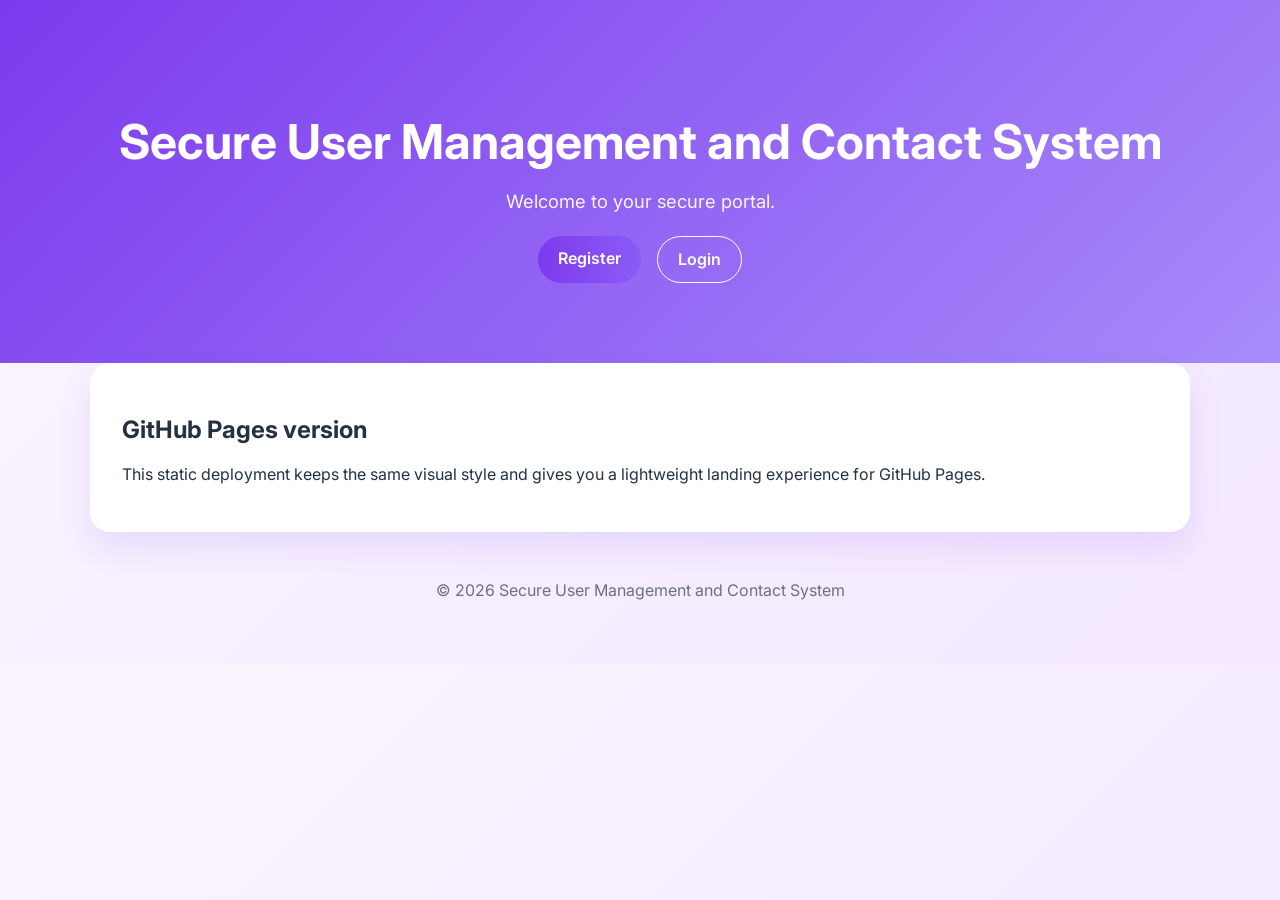
==== docs/index.html @ 783204fd "Create GitHub Pages static site" ====
<!DOCTYPE html>
<html lang="en">
<head>
    <meta charset="UTF-8">
    <meta name="viewport" content="width=device-width, initial-scale=1.0">
    <title>Secure User Management and Contact System</title>
    <link rel="preconnect" href="https://fonts.googleapis.com">
    <link rel="preconnect" href="https://fonts.gstatic.com" crossorigin>
    <link href="https://fonts.googleapis.com/css2?family=Inter:wght@300;400;500;600;700&display=swap" rel="stylesheet">
    <link rel="stylesheet" href="assets/css/style.css">
</head>
<body>
    <header class="hero-section">
        <div class="container">
            <h1>Secure User Management and Contact System</h1>
            <p class="lead">Welcome to your secure portal.</p>
            <div class="button-row">
                <a href="register.html" class="btn btn-primary">Register</a>
                <a href="login.html" class="btn btn-outline-primary">Login</a>
            </div>
        </div>
    </header>

    <main class="container py-5">
        <section class="card">
            <div class="card-body">
                <h2>GitHub Pages version</h2>
                <p>This static deployment keeps the same visual style and gives you a lightweight landing experience for GitHub Pages.</p>
            </div>
        </section>
    </main>

    <footer class="footer">
        <div class="container">
            <p>© 2026 Secure User Management and Contact System</p>
        </div>
    </footer>
</body>
</html>
---- docs/assets/css/style.css ----
:root {
    color-scheme: light;
}

* {
    box-sizing: border-box;
}

body {
    margin: 0;
    font-family: 'Inter', sans-serif;
    background: linear-gradient(135deg, #faf5ff 0%, #f3e8ff 100%);
    color: #233142;
}

.container {
    width: min(1100px, calc(100% - 2rem));
    margin: 0 auto;
}

.hero-section {
    padding: 5rem 0;
    background: linear-gradient(135deg, #7c3aed 0%, #a78bfa 100%);
    color: white;
    text-align: center;
}

.hero-section h1 {
    font-size: clamp(2rem, 4vw, 3rem);
    margin-bottom: 1rem;
}

.lead {
    font-size: 1.15rem;
    opacity: 0.95;
}

.button-row {
    display: flex;
    justify-content: center;
    gap: 1rem;
    flex-wrap: wrap;
    margin-top: 1.5rem;
}

.btn {
    display: inline-block;
    padding: 0.8rem 1.25rem;
    border-radius: 999px;
    text-decoration: none;
    font-weight: 600;
    transition: transform 0.2s ease, box-shadow 0.2s ease;
}

.btn:hover {
    transform: translateY(-1px);
}

.btn-primary {
    background: linear-gradient(90deg, #7c3aed 0%, #8b5cf6 100%);
    color: white;
}

.btn-outline-primary {
    color: white;
    border: 1px solid white;
}

.card {
    background: white;
    border-radius: 1.25rem;
    box-shadow: 0 1rem 2rem rgba(124, 58, 237, 0.12);
    overflow: hidden;
}

.card-body {
    padding: 2rem;
}

.card-form {
    max-width: 520px;
    margin: 2rem auto;
}

form {
    display: flex;
    flex-direction: column;
    gap: 0.75rem;
}

label {
    font-weight: 600;
}

input {
    padding: 0.8rem 0.95rem;
    border: 1px solid #d8c9f6;
    border-radius: 0.75rem;
    font: inherit;
}

.footer {
    padding: 2rem 0 3rem;
    text-align: center;
    color: #6b7280;
}
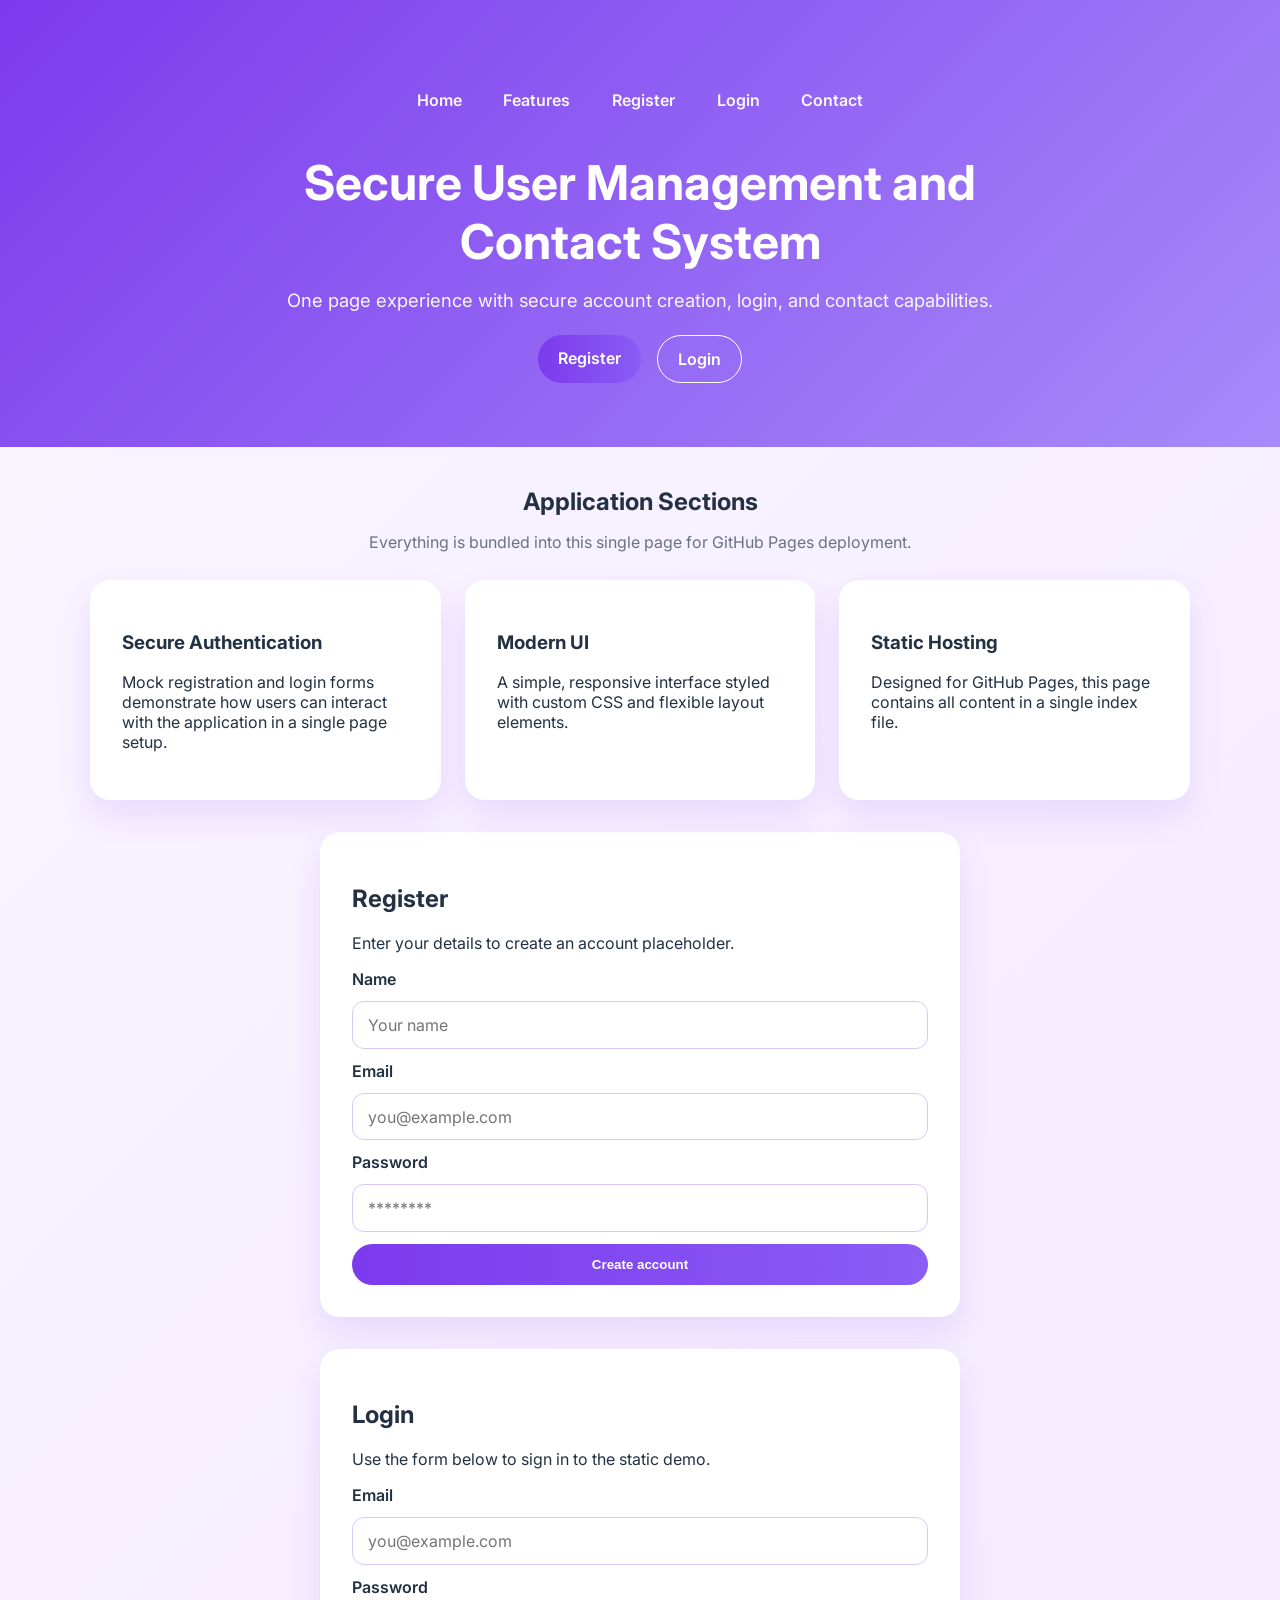
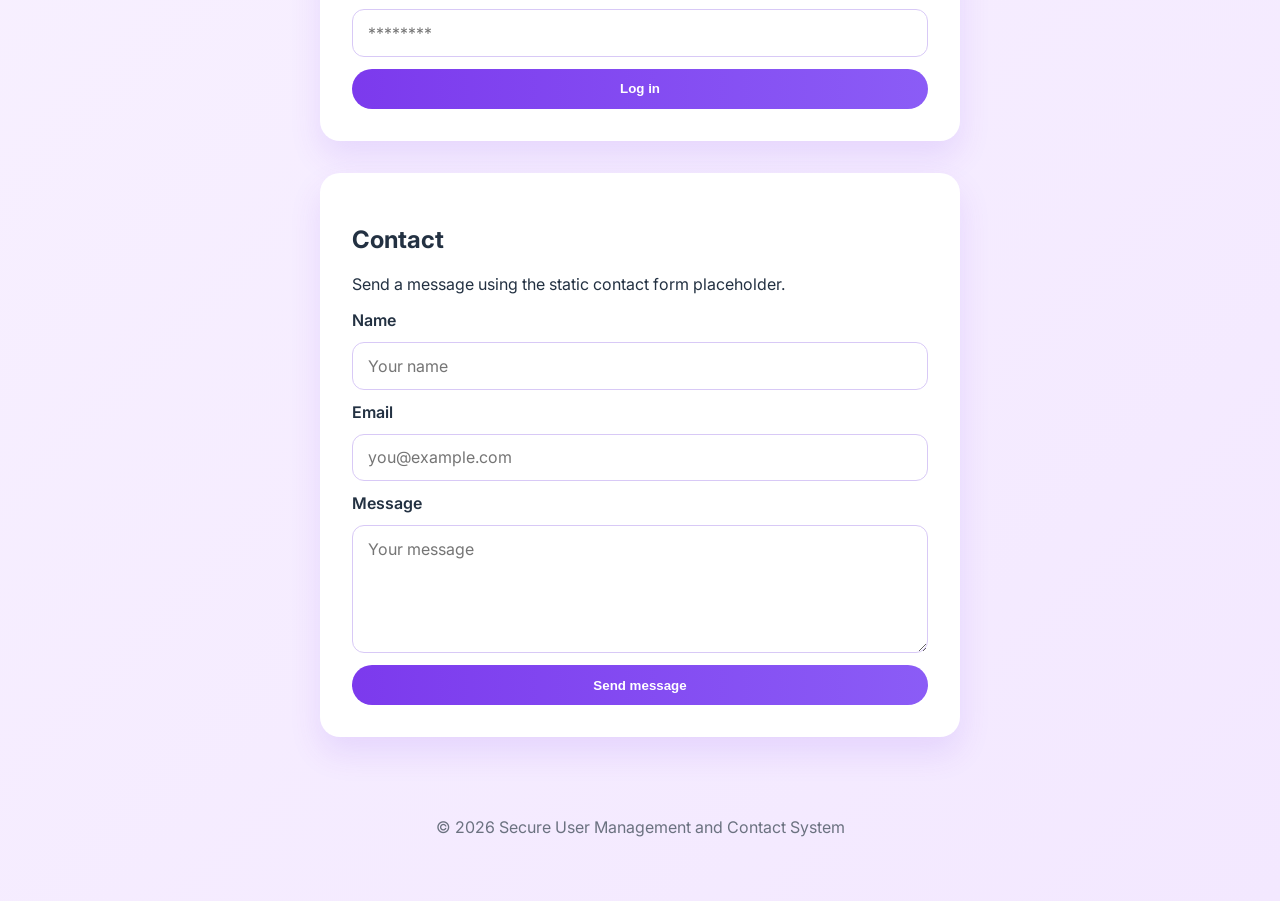
==== commit 0087936c: "Merge all site sections into single index page" ====
--- a/docs/index.html
+++ b/docs/index.html
@@ -10,22 +10,97 @@
     <link rel="stylesheet" href="assets/css/style.css">
 </head>
 <body>
-    <header class="hero-section">
+    <header class="hero-section" id="home">
         <div class="container">
-            <h1>Secure User Management and Contact System</h1>
-            <p class="lead">Welcome to your secure portal.</p>
-            <div class="button-row">
-                <a href="register.html" class="btn btn-primary">Register</a>
-                <a href="login.html" class="btn btn-outline-primary">Login</a>
+            <nav class="site-nav">
+                <a href="#home">Home</a>
+                <a href="#features">Features</a>
+                <a href="#register">Register</a>
+                <a href="#login">Login</a>
+                <a href="#contact">Contact</a>
+            </nav>
+            <div class="hero-content">
+                <h1>Secure User Management and Contact System</h1>
+                <p class="lead">One page experience with secure account creation, login, and contact capabilities.</p>
+                <div class="button-row">
+                    <a href="#register" class="btn btn-primary">Register</a>
+                    <a href="#login" class="btn btn-outline-primary">Login</a>
+                </div>
             </div>
         </div>
     </header>
 
     <main class="container py-5">
-        <section class="card">
+        <section id="features" class="section">
+            <div class="section-title">
+                <h2>Application Sections</h2>
+                <p class="text-muted">Everything is bundled into this single page for GitHub Pages deployment.</p>
+            </div>
+            <div class="grid-3 gap-4">
+                <div class="card">
+                    <div class="card-body">
+                        <h3>Secure Authentication</h3>
+                        <p>Mock registration and login forms demonstrate how users can interact with the application in a single page setup.</p>
+                    </div>
+                </div>
+                <div class="card">
+                    <div class="card-body">
+                        <h3>Modern UI</h3>
+                        <p>A simple, responsive interface styled with custom CSS and flexible layout elements.</p>
+                    </div>
+                </div>
+                <div class="card">
+                    <div class="card-body">
+                        <h3>Static Hosting</h3>
+                        <p>Designed for GitHub Pages, this page contains all content in a single index file.</p>
+                    </div>
+                </div>
+            </div>
+        </section>
+
+        <section id="register" class="section card card-form">
             <div class="card-body">
-                <h2>GitHub Pages version</h2>
-                <p>This static deployment keeps the same visual style and gives you a lightweight landing experience for GitHub Pages.</p>
+                <h2>Register</h2>
+                <p>Enter your details to create an account placeholder.</p>
+                <form>
+                    <label for="name">Name</label>
+                    <input id="name" type="text" placeholder="Your name">
+                    <label for="email-register">Email</label>
+                    <input id="email-register" type="email" placeholder="you@example.com">
+                    <label for="password-register">Password</label>
+                    <input id="password-register" type="password" placeholder="********">
+                    <button type="submit" class="btn btn-primary">Create account</button>
+                </form>
+            </div>
+        </section>
+
+        <section id="login" class="section card card-form">
+            <div class="card-body">
+                <h2>Login</h2>
+                <p>Use the form below to sign in to the static demo.</p>
+                <form>
+                    <label for="email-login">Email</label>
+                    <input id="email-login" type="email" placeholder="you@example.com">
+                    <label for="password-login">Password</label>
+                    <input id="password-login" type="password" placeholder="********">
+                    <button type="submit" class="btn btn-primary">Log in</button>
+                </form>
+            </div>
+        </section>
+
+        <section id="contact" class="section card card-form">
+            <div class="card-body">
+                <h2>Contact</h2>
+                <p>Send a message using the static contact form placeholder.</p>
+                <form>
+                    <label for="contact-name">Name</label>
+                    <input id="contact-name" type="text" placeholder="Your name">
+                    <label for="contact-email">Email</label>
+                    <input id="contact-email" type="email" placeholder="you@example.com">
+                    <label for="contact-message">Message</label>
+                    <textarea id="contact-message" rows="5" placeholder="Your message"></textarea>
+                    <button type="submit" class="btn btn-primary">Send message</button>
+                </form>
             </div>
         </section>
     </main>
--- a/docs/assets/css/style.css
+++ b/docs/assets/css/style.css
@@ -18,11 +18,38 @@
     margin: 0 auto;
 }
 
+.site-nav {
+    display: flex;
+    flex-wrap: wrap;
+    justify-content: center;
+    gap: 1rem;
+    margin-bottom: 2rem;
+    font-weight: 600;
+}
+
+.site-nav a {
+    color: rgba(255, 255, 255, 0.95);
+    text-decoration: none;
+    padding: 0.65rem 0.8rem;
+    border-radius: 999px;
+    transition: background 0.2s ease;
+}
+
+.site-nav a:hover,
+.site-nav a:focus {
+    background: rgba(255, 255, 255, 0.12);
+}
+
 .hero-section {
-    padding: 5rem 0;
+    padding: 5rem 0 4rem;
     background: linear-gradient(135deg, #7c3aed 0%, #a78bfa 100%);
     color: white;
     text-align: center;
+}
+
+.hero-content {
+    max-width: 760px;
+    margin: 0 auto;
 }
 
 .hero-section h1 {
@@ -33,6 +60,7 @@
 .lead {
     font-size: 1.15rem;
     opacity: 0.95;
+    margin-bottom: 1.5rem;
 }
 
 .button-row {
@@ -59,11 +87,35 @@
 .btn-primary {
     background: linear-gradient(90deg, #7c3aed 0%, #8b5cf6 100%);
     color: white;
+    border: none;
 }
 
 .btn-outline-primary {
     color: white;
     border: 1px solid white;
+}
+
+.section {
+    margin-top: 2.5rem;
+}
+
+.section-title {
+    text-align: center;
+    margin-bottom: 1.75rem;
+}
+
+.section-title h2 {
+    margin-bottom: 0.5rem;
+}
+
+.text-muted {
+    color: #6b7280;
+}
+
+.grid-3 {
+    display: grid;
+    grid-template-columns: repeat(auto-fit, minmax(240px, 1fr));
+    gap: 1.5rem;
 }
 
 .card {
@@ -78,7 +130,7 @@
 }
 
 .card-form {
-    max-width: 520px;
+    max-width: 640px;
     margin: 2rem auto;
 }
 
@@ -92,11 +144,16 @@
     font-weight: 600;
 }
 
-input {
+input,
+textarea {
     padding: 0.8rem 0.95rem;
     border: 1px solid #d8c9f6;
     border-radius: 0.75rem;
     font: inherit;
+}
+
+textarea {
+    resize: vertical;
 }
 
 .footer {
@@ -104,3 +161,9 @@
     text-align: center;
     color: #6b7280;
 }
+
+@media (max-width: 640px) {
+    .site-nav {
+        gap: 0.5rem;
+    }
+}
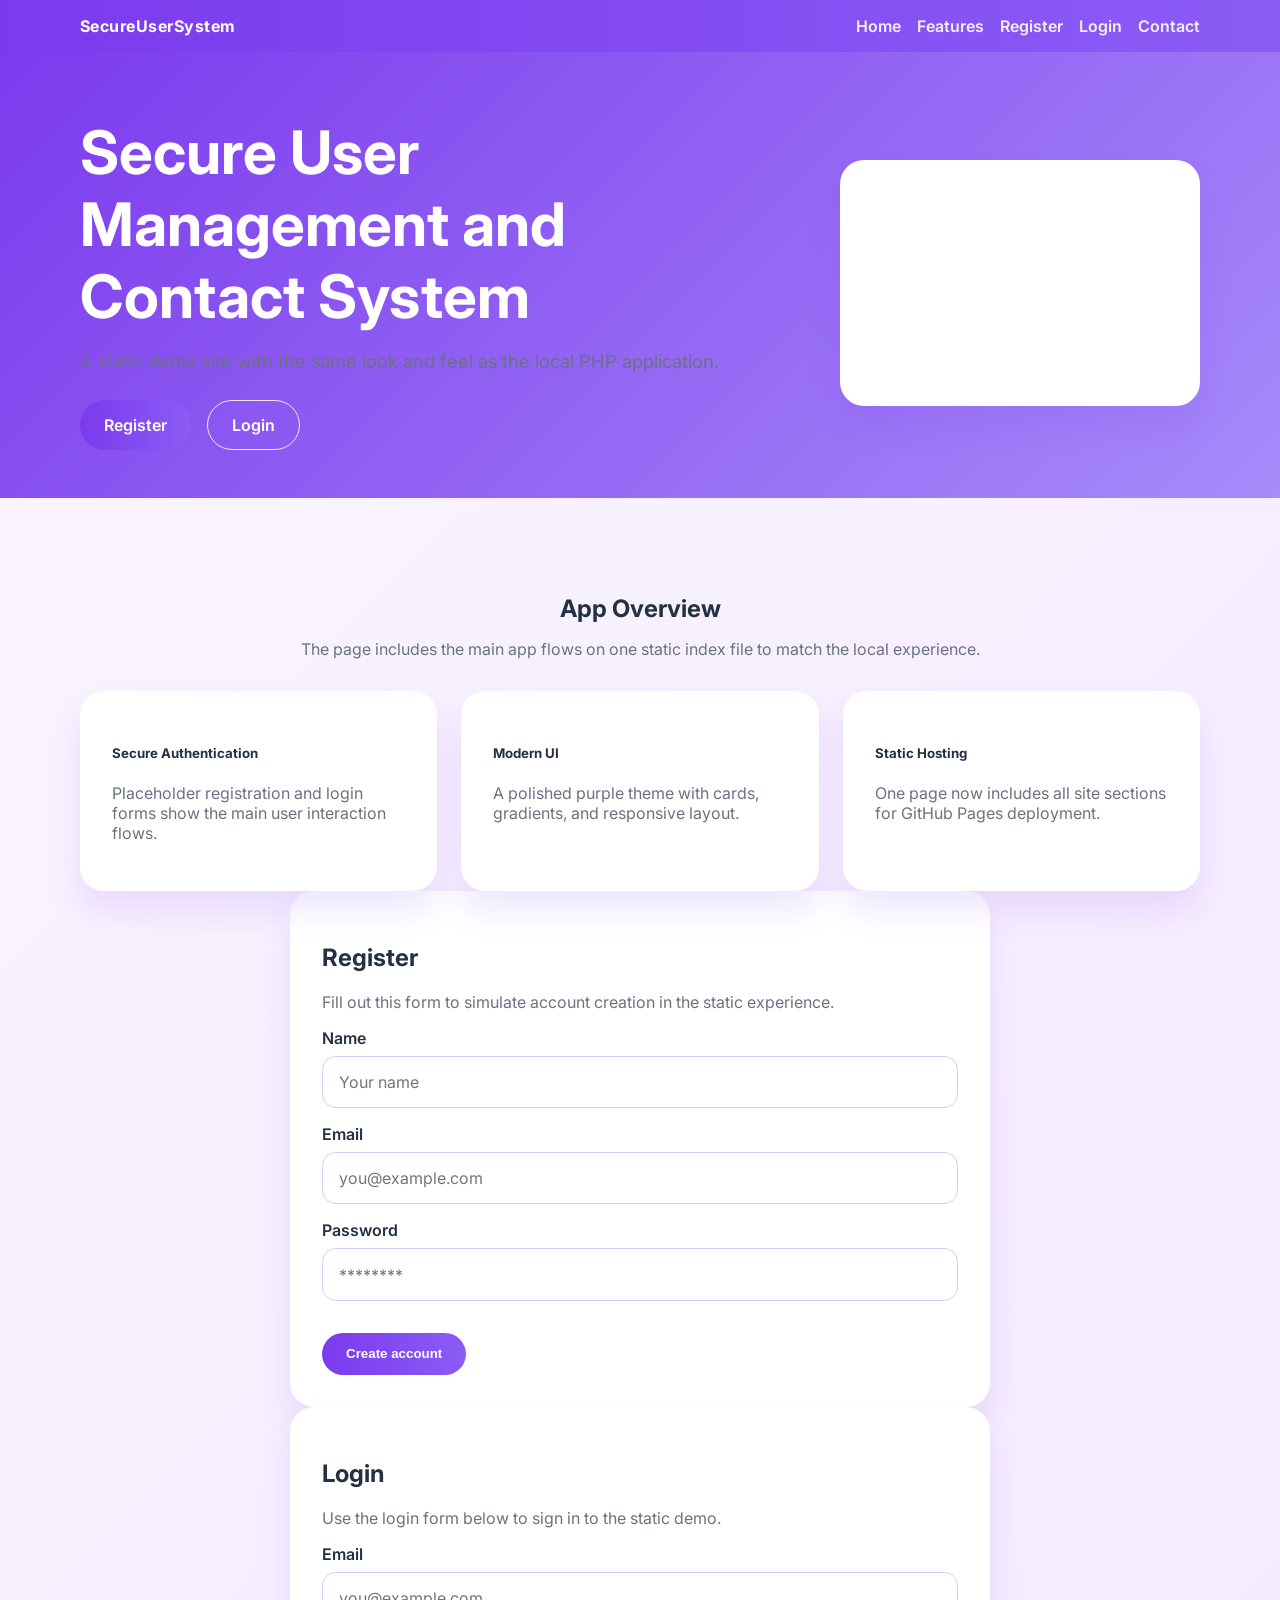
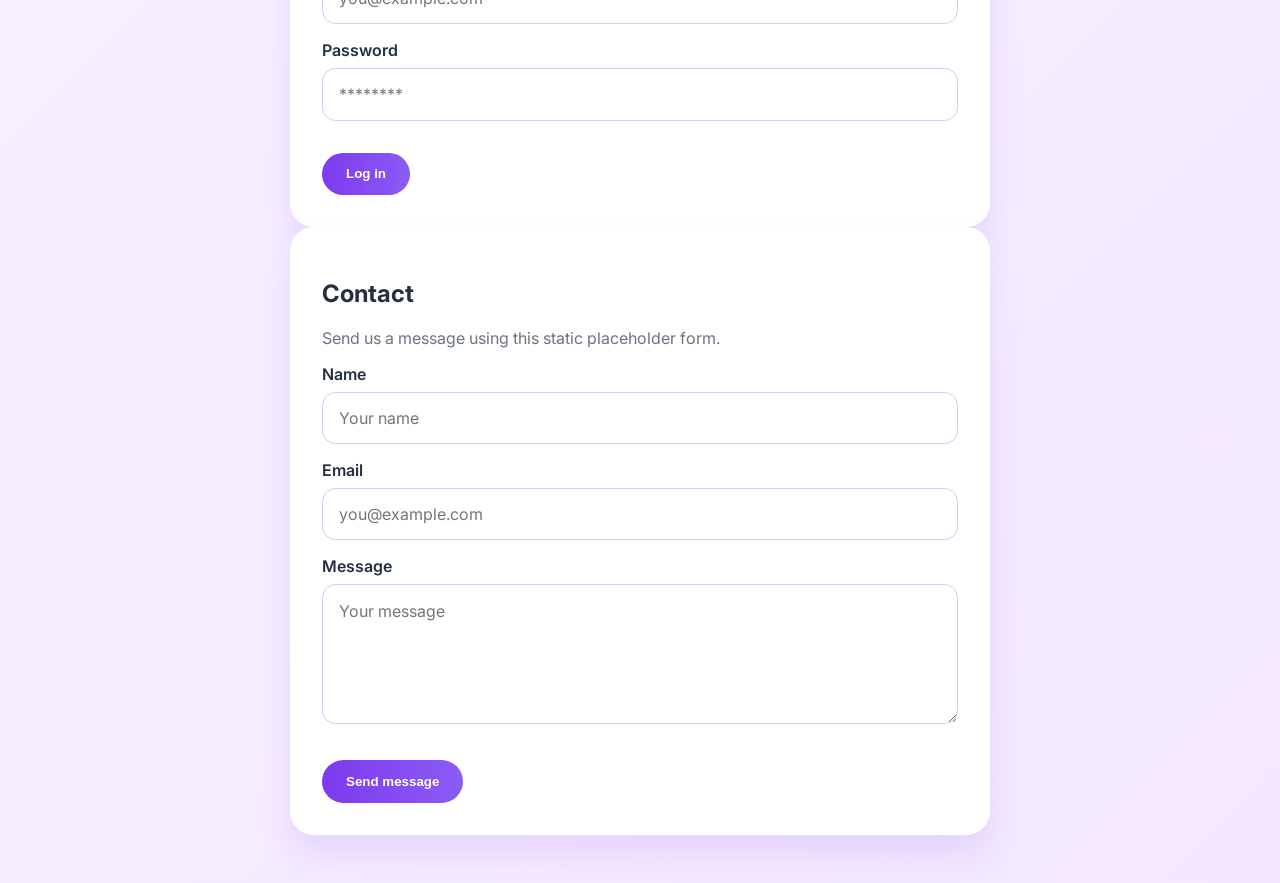
==== commit 4fb68101: "Improve GitHub Pages site design to match local app appearance" ====
--- a/docs/index.html
+++ b/docs/index.html
@@ -1,4 +1,4 @@
-<!DOCTYPE html>
+﻿<!DOCTYPE html>
 <html lang="en">
 <head>
     <meta charset="UTF-8">
@@ -10,21 +10,38 @@
     <link rel="stylesheet" href="assets/css/style.css">
 </head>
 <body>
-    <header class="hero-section" id="home">
-        <div class="container">
-            <nav class="site-nav">
+    <div class="navbar">
+        <div class="container nav-inner">
+            <a class="brand" href="#home">SecureUserSystem</a>
+            <div class="nav-links">
                 <a href="#home">Home</a>
                 <a href="#features">Features</a>
                 <a href="#register">Register</a>
                 <a href="#login">Login</a>
                 <a href="#contact">Contact</a>
-            </nav>
-            <div class="hero-content">
-                <h1>Secure User Management and Contact System</h1>
-                <p class="lead">One page experience with secure account creation, login, and contact capabilities.</p>
+            </div>
+        </div>
+    </div>
+
+    <header class="hero-section" id="home">
+        <div class="container hero-inner">
+            <div class="hero-copy">
+                <h1 class="display-5 fw-bold">Secure User Management and Contact System</h1>
+                <p class="lead text-muted">A static demo site with the same look and feel as the local PHP application.</p>
                 <div class="button-row">
-                    <a href="#register" class="btn btn-primary">Register</a>
-                    <a href="#login" class="btn btn-outline-primary">Login</a>
+                    <a href="#register" class="btn btn-primary btn-lg">Register</a>
+                    <a href="#login" class="btn btn-outline-primary btn-lg">Login</a>
+                </div>
+            </div>
+            <div class="hero-card card shadow-sm rounded-4">
+                <div class="card-body p-4">
+                    <h5 class="fw-bold">Live from GitHub Pages</h5>
+                    <ul class="mb-0 feature-list">
+                        <li>Secure registration placeholder</li>
+                        <li>Login form placeholder</li>
+                        <li>Contact section</li>
+                        <li>Responsive static hosting</li>
+                    </ul>
                 </div>
             </div>
         </div>
@@ -33,26 +50,26 @@
     <main class="container py-5">
         <section id="features" class="section">
             <div class="section-title">
-                <h2>Application Sections</h2>
-                <p class="text-muted">Everything is bundled into this single page for GitHub Pages deployment.</p>
+                <h2>App Overview</h2>
+                <p class="text-muted">The page includes the main app flows on one static index file to match the local experience.</p>
             </div>
             <div class="grid-3 gap-4">
                 <div class="card">
                     <div class="card-body">
-                        <h3>Secure Authentication</h3>
-                        <p>Mock registration and login forms demonstrate how users can interact with the application in a single page setup.</p>
+                        <h5 class="fw-bold">Secure Authentication</h5>
+                        <p class="text-muted">Placeholder registration and login forms show the main user interaction flows.</p>
                     </div>
                 </div>
                 <div class="card">
                     <div class="card-body">
-                        <h3>Modern UI</h3>
-                        <p>A simple, responsive interface styled with custom CSS and flexible layout elements.</p>
+                        <h5 class="fw-bold">Modern UI</h5>
+                        <p class="text-muted">A polished purple theme with cards, gradients, and responsive layout.</p>
                     </div>
                 </div>
                 <div class="card">
                     <div class="card-body">
-                        <h3>Static Hosting</h3>
-                        <p>Designed for GitHub Pages, this page contains all content in a single index file.</p>
+                        <h5 class="fw-bold">Static Hosting</h5>
+                        <p class="text-muted">One page now includes all site sections for GitHub Pages deployment.</p>
                     </div>
                 </div>
             </div>
@@ -61,15 +78,21 @@
         <section id="register" class="section card card-form">
             <div class="card-body">
                 <h2>Register</h2>
-                <p>Enter your details to create an account placeholder.</p>
+                <p class="text-muted">Fill out this form to simulate account creation in the static experience.</p>
                 <form>
-                    <label for="name">Name</label>
-                    <input id="name" type="text" placeholder="Your name">
-                    <label for="email-register">Email</label>
-                    <input id="email-register" type="email" placeholder="you@example.com">
-                    <label for="password-register">Password</label>
-                    <input id="password-register" type="password" placeholder="********">
-                    <button type="submit" class="btn btn-primary">Create account</button>
+                    <div class="form-group">
+                        <label for="name">Name</label>
+                        <input id="name" class="form-control" type="text" placeholder="Your name">
+                    </div>
+                    <div class="form-group">
+                        <label for="email-register">Email</label>
+                        <input id="email-register" class="form-control" type="email" placeholder="you@example.com">
+                    </div>
+                    <div class="form-group">
+                        <label for="password-register">Password</label>
+                        <input id="password-register" class="form-control" type="password" placeholder="********">
+                    </div>
+                    <button type="submit" class="btn btn-primary btn-lg mt-3">Create account</button>
                 </form>
             </div>
         </section>
@@ -77,13 +100,17 @@
         <section id="login" class="section card card-form">
             <div class="card-body">
                 <h2>Login</h2>
-                <p>Use the form below to sign in to the static demo.</p>
+                <p class="text-muted">Use the login form below to sign in to the static demo.</p>
                 <form>
-                    <label for="email-login">Email</label>
-                    <input id="email-login" type="email" placeholder="you@example.com">
-                    <label for="password-login">Password</label>
-                    <input id="password-login" type="password" placeholder="********">
-                    <button type="submit" class="btn btn-primary">Log in</button>
+                    <div class="form-group">
+                        <label for="email-login">Email</label>
+                        <input id="email-login" class="form-control" type="email" placeholder="you@example.com">
+                    </div>
+                    <div class="form-group">
+                        <label for="password-login">Password</label>
+                        <input id="password-login" class="form-control" type="password" placeholder="********">
+                    </div>
+                    <button type="submit" class="btn btn-primary btn-lg mt-3">Log in</button>
                 </form>
             </div>
         </section>
@@ -91,24 +118,24 @@
         <section id="contact" class="section card card-form">
             <div class="card-body">
                 <h2>Contact</h2>
-                <p>Send a message using the static contact form placeholder.</p>
+                <p class="text-muted">Send us a message using this static placeholder form.</p>
                 <form>
-                    <label for="contact-name">Name</label>
-                    <input id="contact-name" type="text" placeholder="Your name">
-                    <label for="contact-email">Email</label>
-                    <input id="contact-email" type="email" placeholder="you@example.com">
-                    <label for="contact-message">Message</label>
-                    <textarea id="contact-message" rows="5" placeholder="Your message"></textarea>
-                    <button type="submit" class="btn btn-primary">Send message</button>
+                    <div class="form-group">
+                        <label for="contact-name">Name</label>
+                        <input id="contact-name" class="form-control" type="text" placeholder="Your name">
+                    </div>
+                    <div class="form-group">
+                        <label for="contact-email">Email</label>
+                        <input id="contact-email" class="form-control" type="email" placeholder="you@example.com">
+                    </div>
+                    <div class="form-group">
+                        <label for="contact-message">Message</label>
+                        <textarea id="contact-message" class="form-control" rows="5" placeholder="Your message"></textarea>
+                    </div>
+                    <button type="submit" class="btn btn-primary btn-lg mt-3">Send message</button>
                 </form>
             </div>
         </section>
     </main>
-
-    <footer class="footer">
-        <div class="container">
-            <p>© 2026 Secure User Management and Contact System</p>
-        </div>
-    </footer>
 </body>
 </html>
--- a/docs/assets/css/style.css
+++ b/docs/assets/css/style.css
@@ -1,4 +1,4 @@
-:root {
+﻿:root {
     color-scheme: light;
 }
 
@@ -14,70 +14,89 @@
 }
 
 .container {
-    width: min(1100px, calc(100% - 2rem));
+    width: min(1120px, calc(100% - 2rem));
     margin: 0 auto;
 }
 
-.site-nav {
+.navbar {
+    background: linear-gradient(90deg, #7c3aed 0%, #8b5cf6 100%);
+    padding: 1rem 0;
+}
+
+.nav-inner {
+    display: flex;
+    align-items: center;
+    justify-content: space-between;
+    gap: 1rem;
+}
+
+.brand {
+    color: white;
+    font-weight: 700;
+    letter-spacing: 0.03em;
+    text-decoration: none;
+}
+
+.nav-links {
     display: flex;
     flex-wrap: wrap;
+    gap: 1rem;
     justify-content: center;
-    gap: 1rem;
-    margin-bottom: 2rem;
+}
+
+.nav-links a {
+    color: rgba(255, 255, 255, 0.9);
+    text-decoration: none;
     font-weight: 600;
 }
 
-.site-nav a {
-    color: rgba(255, 255, 255, 0.95);
-    text-decoration: none;
-    padding: 0.65rem 0.8rem;
-    border-radius: 999px;
-    transition: background 0.2s ease;
-}
-
-.site-nav a:hover,
-.site-nav a:focus {
-    background: rgba(255, 255, 255, 0.12);
+.nav-links a:hover {
+    text-decoration: underline;
 }
 
 .hero-section {
-    padding: 5rem 0 4rem;
+    padding: 4rem 0 3rem;
     background: linear-gradient(135deg, #7c3aed 0%, #a78bfa 100%);
     color: white;
-    text-align: center;
-}
-
-.hero-content {
-    max-width: 760px;
-    margin: 0 auto;
+}
+
+.hero-inner {
+    display: grid;
+    grid-template-columns: 1fr minmax(280px, 360px);
+    gap: 2rem;
+    align-items: center;
+}
+
+.hero-copy {
+    max-width: 680px;
 }
 
 .hero-section h1 {
-    font-size: clamp(2rem, 4vw, 3rem);
-    margin-bottom: 1rem;
+    font-size: clamp(2.4rem, 5vw, 3.75rem);
+    margin: 0 0 1rem;
 }
 
 .lead {
     font-size: 1.15rem;
     opacity: 0.95;
-    margin-bottom: 1.5rem;
+    margin-bottom: 1.75rem;
 }
 
 .button-row {
     display: flex;
-    justify-content: center;
     gap: 1rem;
     flex-wrap: wrap;
-    margin-top: 1.5rem;
 }
 
 .btn {
-    display: inline-block;
-    padding: 0.8rem 1.25rem;
+    display: inline-flex;
+    align-items: center;
+    justify-content: center;
+    padding: 0.85rem 1.5rem;
     border-radius: 999px;
     text-decoration: none;
     font-weight: 600;
-    transition: transform 0.2s ease, box-shadow 0.2s ease;
+    transition: transform 0.2s ease, box-shadow 0.2s ease, background-color 0.2s ease;
 }
 
 .btn:hover {
@@ -92,16 +111,41 @@
 
 .btn-outline-primary {
     color: white;
-    border: 1px solid white;
+    border: 1px solid rgba(255, 255, 255, 0.85);
+    background: transparent;
+}
+
+.card {
+    background: white;
+    border-radius: 1.5rem;
+    box-shadow: 0 1.25rem 2rem rgba(124, 58, 237, 0.12);
+    overflow: hidden;
+}
+
+.card-body {
+    padding: 2rem;
+}
+
+.hero-card {
+    border: none;
+}
+
+.feature-list {
+    padding-left: 1.25rem;
+    margin: 0.75rem 0 0;
+}
+
+.feature-list li {
+    margin-bottom: 0.65rem;
 }
 
 .section {
-    margin-top: 2.5rem;
+    margin-top: 3rem;
 }
 
 .section-title {
     text-align: center;
-    margin-bottom: 1.75rem;
+    margin-bottom: 2rem;
 }
 
 .section-title h2 {
@@ -118,52 +162,62 @@
     gap: 1.5rem;
 }
 
-.card {
-    background: white;
-    border-radius: 1.25rem;
-    box-shadow: 0 1rem 2rem rgba(124, 58, 237, 0.12);
-    overflow: hidden;
-}
-
-.card-body {
-    padding: 2rem;
-}
-
 .card-form {
-    max-width: 640px;
-    margin: 2rem auto;
-}
-
-form {
-    display: flex;
-    flex-direction: column;
-    gap: 0.75rem;
+    max-width: 700px;
+    margin: 0 auto;
+}
+
+.form-group {
+    margin-bottom: 1rem;
 }
 
 label {
+    display: block;
+    margin-bottom: 0.5rem;
     font-weight: 600;
 }
 
-input,
-textarea {
-    padding: 0.8rem 0.95rem;
+.form-control {
+    width: 100%;
+    padding: 0.95rem 1rem;
+    border-radius: 0.85rem;
     border: 1px solid #d8c9f6;
-    border-radius: 0.75rem;
     font: inherit;
-}
-
-textarea {
-    resize: vertical;
-}
-
-.footer {
-    padding: 2rem 0 3rem;
-    text-align: center;
-    color: #6b7280;
+    transition: border-color 0.2s ease, box-shadow 0.2s ease;
+}
+
+.form-control:focus {
+    outline: none;
+    border-color: #8b5cf6;
+    box-shadow: 0 0 0 0.2rem rgba(139, 92, 246, 0.15);
+}
+
+textarea.form-control {
+    min-height: 140px;
+}
+
+.mt-3 {
+    margin-top: 1rem;
+}
+
+.py-5 {
+    padding-top: 3rem;
+    padding-bottom: 3rem;
+}
+
+@media (max-width: 900px) {
+    .hero-inner {
+        grid-template-columns: 1fr;
+    }
 }
 
 @media (max-width: 640px) {
-    .site-nav {
-        gap: 0.5rem;
+    .nav-inner {
+        flex-direction: column;
+        align-items: flex-start;
     }
-}
+
+    .button-row {
+        justify-content: center;
+    }
+}
